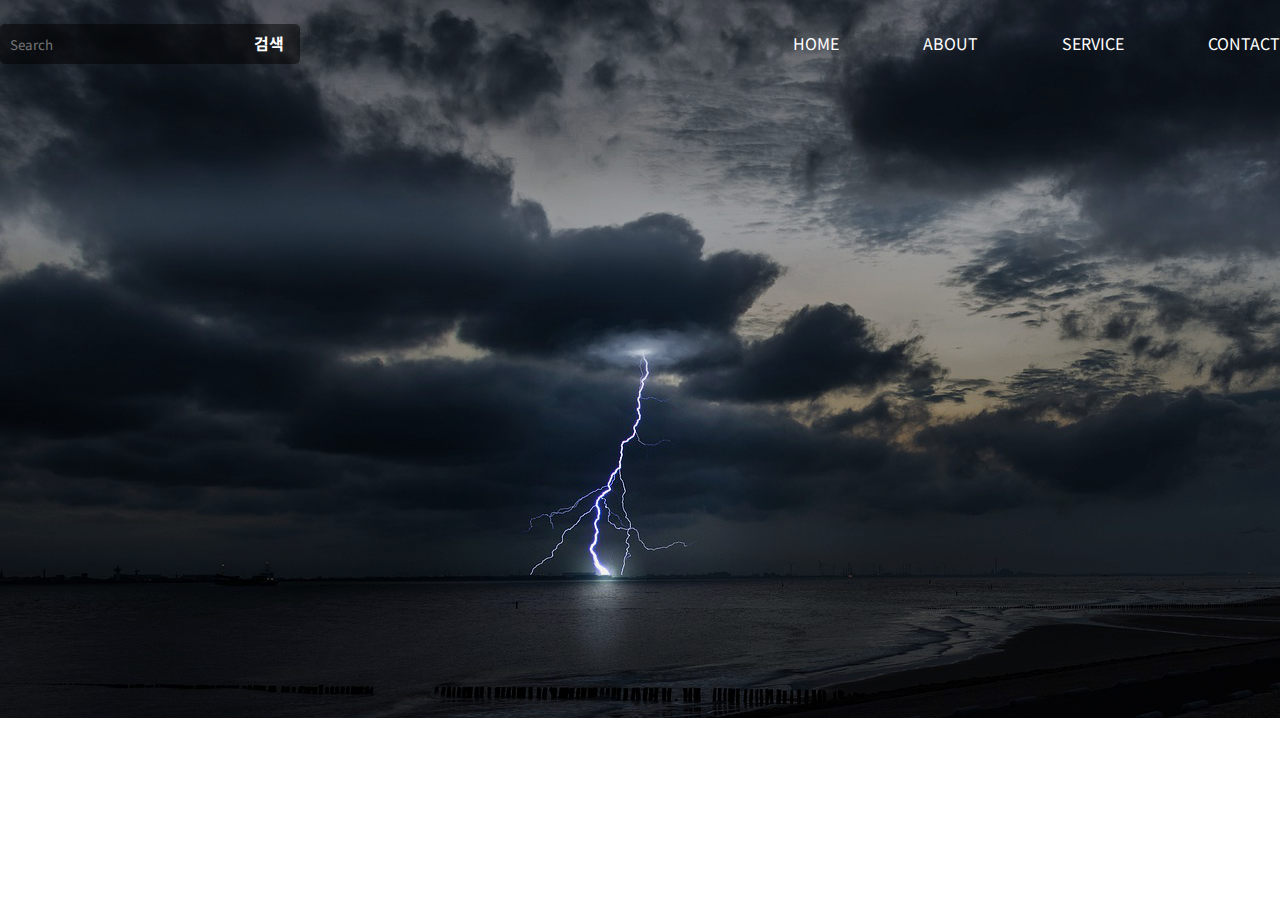
==== company/index.html @ bc70fa2e "header부분 생성" ====
<!DOCTYPE html>
<html lang="en">

<head>
    <meta charset="UTF-8">
    <meta http-equiv="X-UA-Compatible" content="IE=edge">
    <meta name="viewport" content="width=device-width, initial-scale=1.0">
    <title>Document</title>
    <link rel="preconnect" href="https://fonts.googleapis.com">
    <link rel="preconnect" href="https://fonts.gstatic.com" crossorigin>
    <link href="https://fonts.googleapis.com/css2?family=Noto+Sans+KR:wght@500&display=swap" rel="stylesheet">
    <link rel="stylesheet" href="style.css">
</head>

<body>
    <div class="wrap">
        <div class="intro_bg">
            <div class="header">
                <div class="searchArea">
                    <form>
                        <input type="search" placeholder="Search">
                        <span>검색</span>
                    </form>
                </div>
                <ul class="nav">
                    <li><a href="">HOME</a></li>
                    <li><a href="">ABOUT</a></li>
                    <li><a href="">SERVICE</a></li>
                    <li><a href="">CONTACT</a></li>
                </ul>
            </div>
        </div>
    </div>
</body>

</html>
---- company/style.css ----
* {
    list-style: none;
    text-decoration: none;
    border-collapse: collapse;
    margin: 0px;
    padding: 0px;
    color: #000;
    font-family: 'Noto Sans KR', sans-serif;

}

.intro_bg{
    background-image:url("img/intro.png");
    width:100%;
    height:718px;
}

.header{
    display: flex;
    margin:auto;
    width: 1280px;
    background-color: rgba(0, 0, 0, 0);
    height: 86px;
}
.searchArea{
    width: 300px;
    height: 40px;
    background: rgba(0, 0, 0, 0.5);
    border-radius: 5px;
    margin-top:24px;
}

.searchArea > form > input{
    border: none;
    background: rgba(0, 0, 0, 0);
    width: 250px;
    height: 40px;
    color: #fff;
    padding-left: 10px;
}

.searchArea > form > span{
  width: 50px;
  color: #fff;
  font-weight: bold;
  cursor: pointer;
}

.nav{
    display: flex;
    justify-content: flex-end;
    line-height: 86px;
    width: 980px;
    background-color: rgba(0, 0, 0, 0);

}

.nav > li{
    margin-left: 84px;
}

.nav > li > a{
    color: #fff;
}
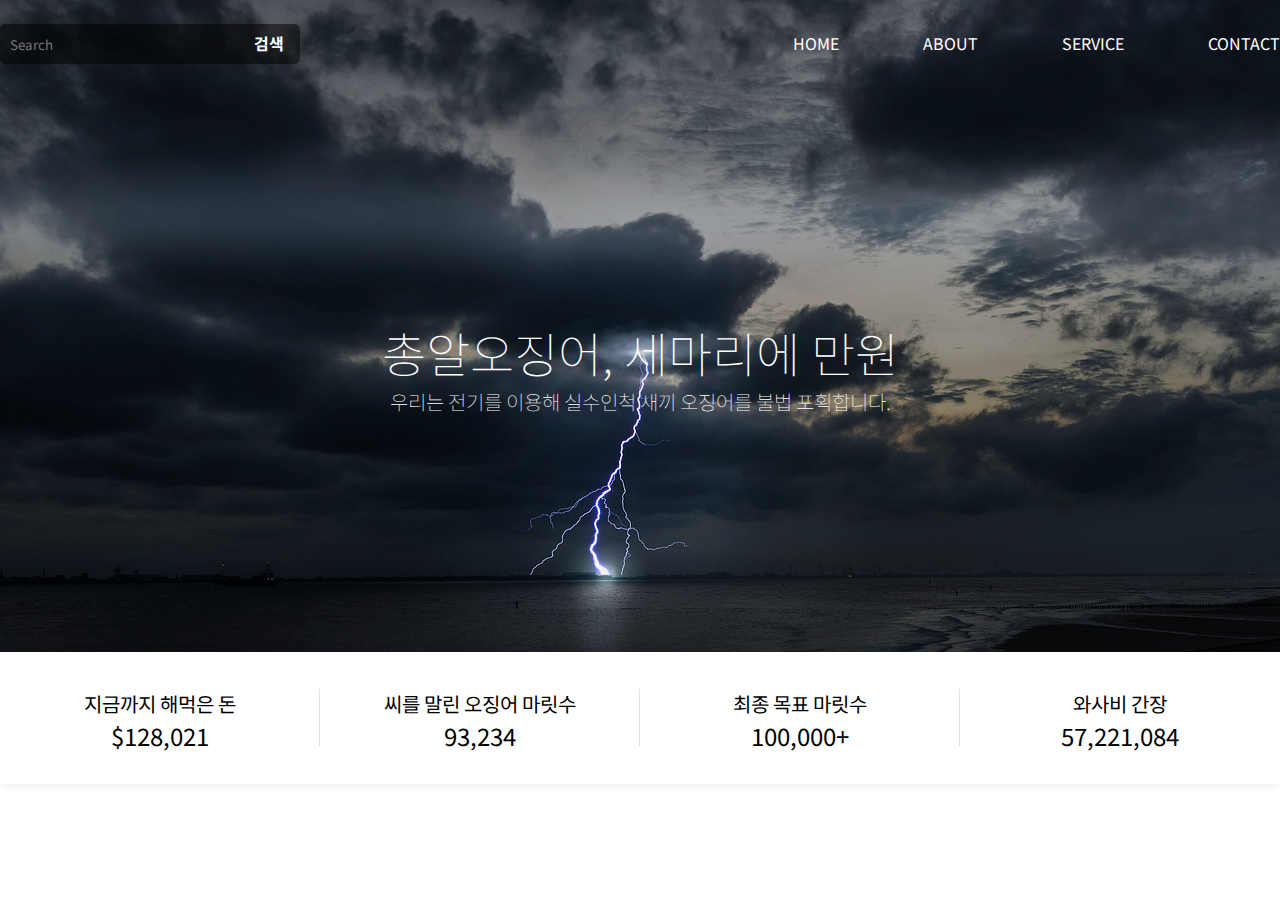
==== commit d07eb6e9: "50%" ====
--- a/company/index.html
+++ b/company/index.html
@@ -8,7 +8,7 @@
     <title>Document</title>
     <link rel="preconnect" href="https://fonts.googleapis.com">
     <link rel="preconnect" href="https://fonts.gstatic.com" crossorigin>
-    <link href="https://fonts.googleapis.com/css2?family=Noto+Sans+KR:wght@500&display=swap" rel="stylesheet">
+    <link href="https://fonts.googleapis.com/css2?family=Noto+Sans+KR:wght@100&display=swap" rel="stylesheet">
     <link rel="stylesheet" href="style.css">
 </head>
 
@@ -29,7 +29,38 @@
                     <li><a href="">CONTACT</a></li>
                 </ul>
             </div>
+            <div class="intro_text">
+                <h1>총알오징어, 세마리에 만원</h1>
+                <h4 class="contents1">우리는 전기를 이용해 실수인척 새끼 오징어를 불법 포획합니다.</h4>
+            </div>
         </div>
+        <ul class="amount">
+            <li>
+                <div>
+                    <div class="contents1">지금까지 해먹은 돈</div>
+                    <div class="contents2">$128,021</div>
+                </div>
+            </li>
+            <li>
+                <div>
+                    <div class="contents1">씨를 말린 오징어 마릿수</div>
+                    <div class="contents2">93,234</div>
+                </div>
+            </li>
+            <li>
+                <div>
+                    <div class="contents1">최종 목표 마릿수</div>
+                    <div class="contents2">100,000+</div>
+                </div>
+            </li>
+            <li>
+                <div>
+                    <div class="contents1">와사비 간장</div>
+                    <div class="contents2">57,221,084</div>
+                </div>
+            </li>
+
+        </ul>
     </div>
 </body>
 
--- a/company/style.css
+++ b/company/style.css
@@ -7,6 +7,11 @@
     color: #000;
     font-family: 'Noto Sans KR', sans-serif;
 
+}
+
+h1{
+    font-size: 48px;
+    font-weight: lighter;
 }
 
 .intro_bg{
@@ -61,4 +66,56 @@
 
 .nav > li > a{
     color: #fff;
+}
+
+.intro_text{
+    width: 100%;
+    margin: 231px auto 231px auto;
+    background-color: rgba(0, 0, 0, 0);
+    text-align: center;
+
+}
+
+
+.intro_text > h1{
+    color: #fff;
+}
+
+.intro_text > h4{
+    color: #fff;
+    font-weight: lighter;
+}
+
+.contents1{
+    font-size: 20px;
+}
+.contents2{
+    font-size: 24px;
+    font-weight: medium;
+}
+.amount{
+    position: relative;
+    top: -66px;
+    margin: auto;
+    display: flex;
+    width: 1280px;
+    background-color: #fff;
+    box-shadow: 0px 0px 10px rgba(0, 0, 0, 0.1);
+}
+.amount >li{
+    background-color: rgba(0, 0, 0, 0);
+    flex: 1;
+    height: 132px;
+    width: 320px;
+
+}
+
+.amount > li > div{
+    background-color:rgba(0, 0, 0, 0);
+    text-align: center;
+    height: 57px;
+    margin-top: 37px;
+}
+.amount > li:not(:last-child) > div{
+    border-right: 1px solid #E1E1E1;
 }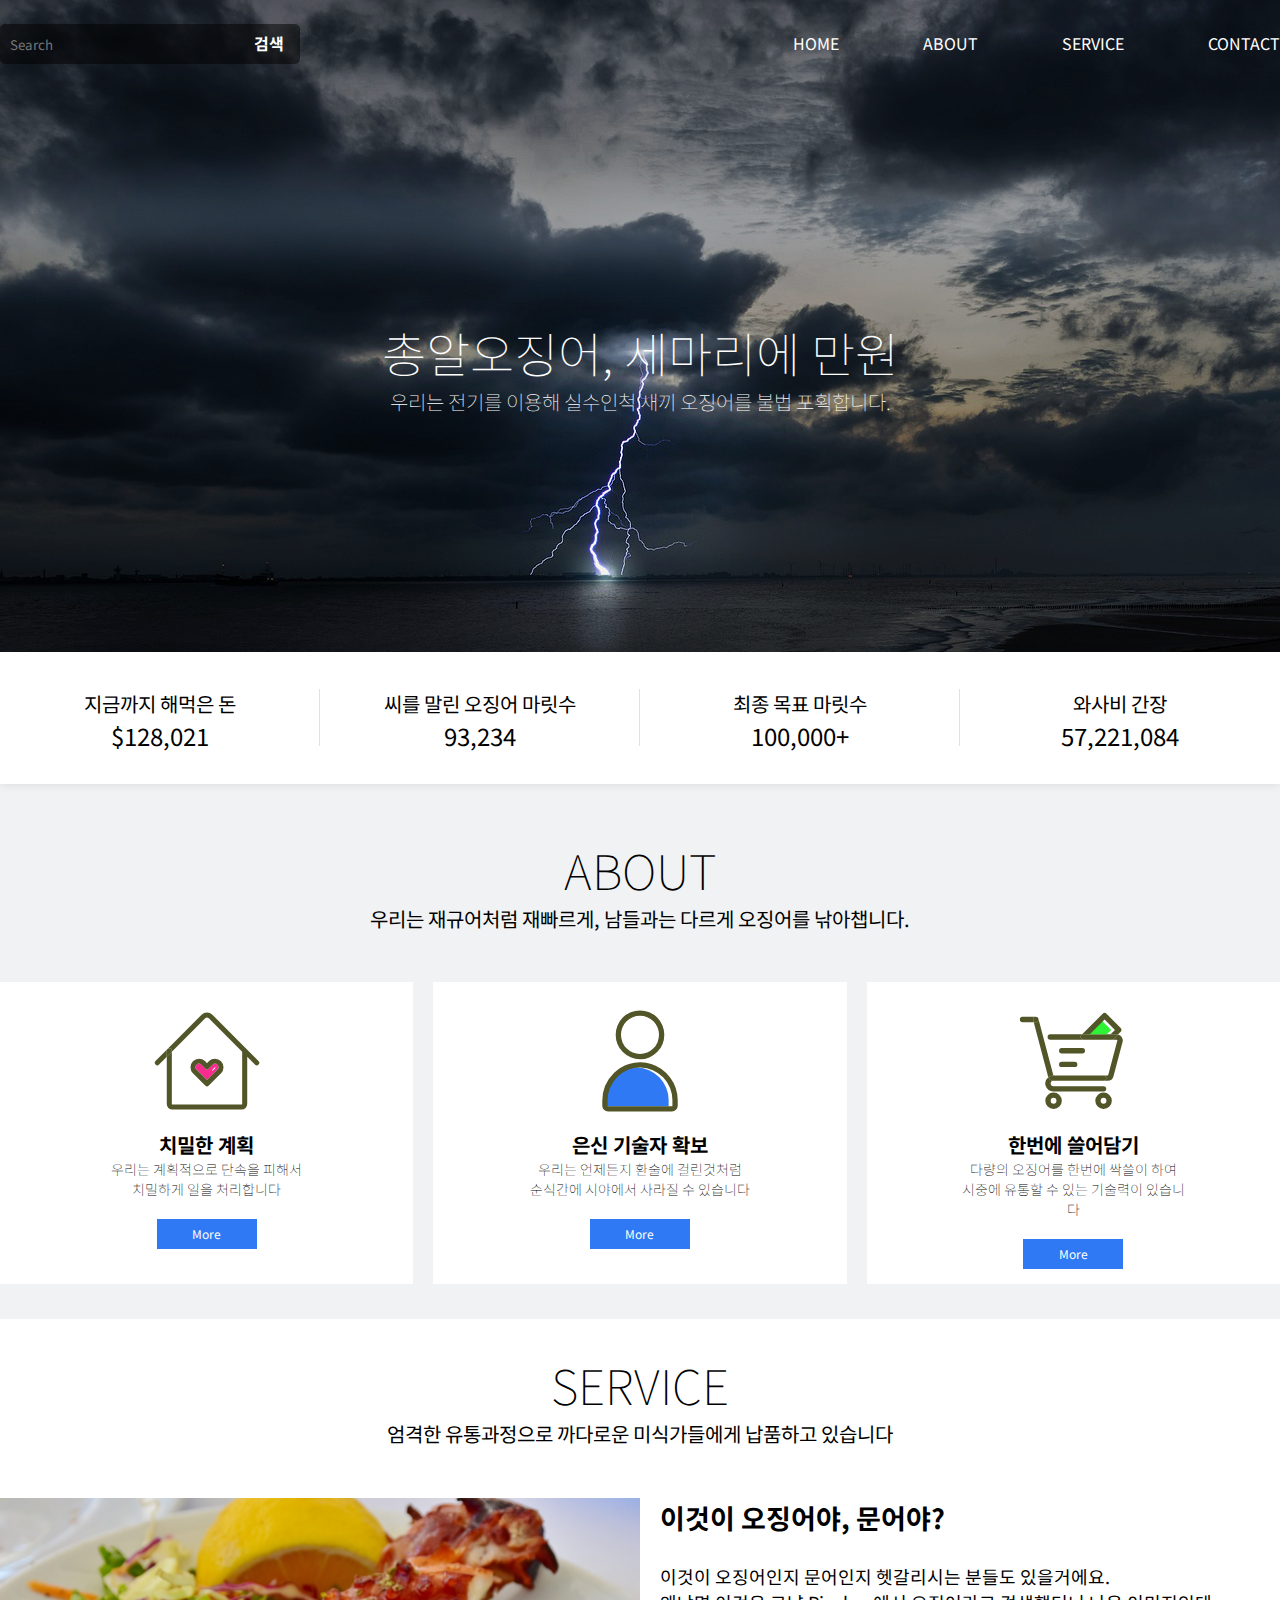
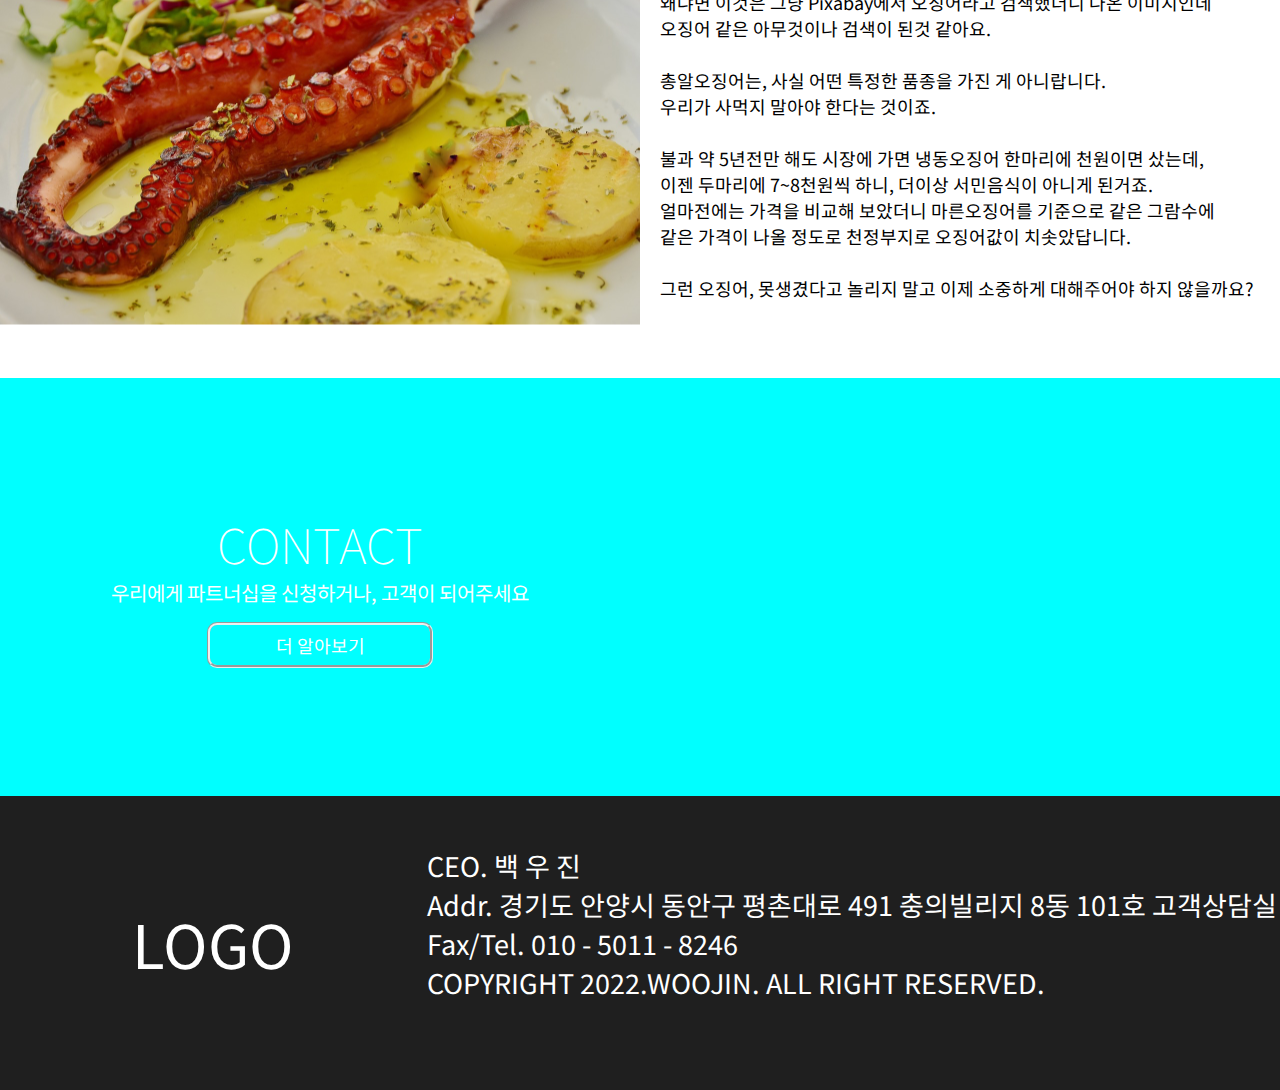
==== commit 790a8bed: "100%" ====
--- a/company/index.html
+++ b/company/index.html
@@ -61,6 +61,87 @@
             </li>
 
         </ul>
+        <div class="main_text0">
+            <h1>ABOUT</h1>
+            <div class="contents1">우리는 재규어처럼 재빠르게, 남들과는 다르게 오징어를 낚아챕니다.</div>
+            <ul class="icons">
+                <li>
+                    <div class="icons_img">
+                        <img src="img/icon2.svg" alt="">
+                    </div>
+                    <div class="contents1_bold">치밀한 계획</div>
+                    <div class="contents3">우리는 계획적으로 단속을 피해서<br>치밀하게 일을 처리합니다</div>
+                    <div class="more">
+                        More
+                    </div>
+                </li>
+                <li>
+                    <div class="icons_img">
+                        <img src="img/icon0.svg" alt="">
+                    </div>
+                    <div class="contents1_bold">은신 기술자 확보</div>
+                    <div class="contents3">우리는 언제든지 환술에 걸린것처럼<br>순식간에 시야에서 사라질 수 있습니다</div>
+                    <div class="more">
+                        More
+                    </div>
+                </li>
+                <li>
+                    <div class="icons_img">
+                        <img src="img/icon1.svg" alt="">
+                    </div>
+                    <div class="contents1_bold">한번에 쓸어담기</div>
+                    <div class="contents3">다량의 오징어를 한번에 싹쓸이 하여<br>시중에 유통할 수 있는 기술력이 있습니다</div>
+                    <div class="more">
+                        More
+                    </div>
+                </li>
+            </ul>
+        </div>
+        <div class="main_text1">
+            <h1>SERVICE</h1>
+            <div class="contents1">엄격한 유통과정으로 까다로운 미식가들에게 납품하고 있습니다</div>
+            <div class="service">
+                <div class="food_img">
+                    <img src="img/food.png" alt="">
+                </div>
+                <div class="contents4">
+                    <h2>이것이 오징어야, 문어야?</h2>
+
+                    <br>이것이 오징어인지 문어인지 헷갈리시는 분들도 있을거에요.
+                    <br>왜냐면 이것은 그냥 Pixabay에서 오징어라고 검색했더니 나온 이미지인데
+                    <br>오징어 같은 아무것이나 검색이 된것 같아요.
+                    <br>
+                    <br>총알오징어는, 사실 어떤 특정한 품종을 가진 게 아니랍니다.
+                    <br>우리가 사먹지 말아야 한다는 것이죠.
+                    <br>
+                    <br>불과 약 5년전만 해도 시장에 가면 냉동오징어 한마리에 천원이면 샀는데,
+                    <br>이젠 두마리에 7~8천원씩 하니, 더이상 서민음식이 아니게 된거죠.
+                    <br>얼마전에는 가격을 비교해 보았더니 마른오징어를 기준으로 같은 그람수에
+                    <br>같은 가격이 나올 정도로 천정부지로 오징어값이 치솟았답니다.
+                    <br>
+                    <br>그런 오징어, 못생겼다고 놀리지 말고 이제 소중하게 대해주어야 하지 않을까요?
+                </div>
+            </div>
+        </div>
+        <div class="main_text2">
+            <ul>
+                <li>
+                    <h1>CONTACT</h1>
+                    <div class="contents1">우리에게 파트너십을 신청하거나, 고객이 되어주세요</div>
+                    <div class="contact_more">더 알아보기</div>
+                </li>
+                <li></li>
+            </ul>
+        </div>
+        <footer>
+            <div>LOGO</div>
+            <div>CEO. 백 우 진
+                <br>Addr. 경기도 안양시 동안구 평촌대로 491 충의빌리지 8동 101호 고객상담실
+                <br>Fax/Tel. 010 - 5011 - 8246
+                <br>COPYRIGHT 2022.WOOJIN. ALL RIGHT RESERVED.
+            </div>
+        </footer>
+
     </div>
 </body>
 
--- a/company/style.css
+++ b/company/style.css
@@ -88,10 +88,23 @@
 
 .contents1{
     font-size: 20px;
+    text-align: center;
+}
+.contents1_bold{
+    font-size: 20px;
+    text-align: center;
+    font-weight: bold;
 }
 .contents2{
     font-size: 24px;
     font-weight: medium;
+}
+.contents3{
+    font-size: 14px;
+    font-weight: 100;
+}
+.contents4{
+    font-size: 18px;
 }
 .amount{
     position: relative;
@@ -118,4 +131,144 @@
 }
 .amount > li:not(:last-child) > div{
     border-right: 1px solid #E1E1E1;
+}
+
+/* 메인 영역 0*/
+
+.main_text0{
+    width: 100%;
+    height: 601px;
+    background-color: #f1f2f3;
+    margin-top: -132px;
+}
+.main_text0 > h1{
+    text-align: center;
+    padding-top: 116px;
+}
+
+.icons{
+    display: flex;
+    width: 1280px;
+    margin: auto;
+    background-color: rgba(0, 0, 0, 0);
+}
+
+.icons > li{
+    margin-top: 49px;
+    flex: 1;
+    height: 302px;
+    background-color: white;
+    text-align: center;
+
+}
+
+.icons > li:not(:last-child){
+    margin-right: 20px;
+    
+}
+
+.icons_img{
+    margin-top: 15px;
+}
+
+.icons .contents3{
+    width: 235px;
+    margin: auto;
+}
+
+
+.more{
+    width: 100px;
+    height: 30px;
+    background-color: #2f7af4;
+    color: #fff;
+    font-size: 12px;
+    line-height: 30px;
+    margin:20px auto;
+    cursor: pointer;
+}
+
+/* 메인 영역 1*/
+
+.main_text1{
+    width: 100%;
+    height: 659px;
+    background-color: rgba(0, 0, 0, 0);
+}
+
+.main_text1 > h1{
+    padding-top: 30px;
+    text-align: center;
+}
+
+.service{
+    display: flex;
+    width: 1280px;
+    height: 427px;
+    background-color: rgba(0, 0, 0, 0);
+    margin: 50px auto 0px auto;
+}
+
+.service > .contents4{
+    padding-left: 20px;
+}
+
+/*메인 영역 2*/
+
+.main_text2{
+    width: 100%;
+    height: 418px;
+    background-color: aqua;
+    background-image: url(/img/마스크\ 그룹\ 1.png);
+}
+
+.main_text2 >ul{
+    display: flex;
+    padding-top: 130px;
+}
+
+.main_text2 > ul > li{
+    flex: 1;
+    text-align: center;
+
+}
+
+.main_text2 > ul > li > h1,
+.main_text2 > ul > li > .contents1{
+    color: white;
+}
+
+.contact_more{
+    width: 220px;
+    height: 40px;
+    color: #fff;
+    margin:15px auto auto auto;
+    font-size: 18px;
+    border-style: groove;
+    border-radius: 10px;
+    line-height: 40px;
+    cursor: pointer;
+}
+
+
+footer{
+    display: flex;
+    background-color: #1F1F1F;
+    width: 100%;
+    height: 244px;
+    padding-top: 50px;
+
+}
+
+footer > div:first-child{
+    flex: 3;
+    color: #fff;
+    text-align: center;
+    font-size: 60px;
+    padding-top: 53px;
+}
+footer >div:last-child{
+    flex: 6;
+    color: #fff;
+    font-size: 27px;
 }